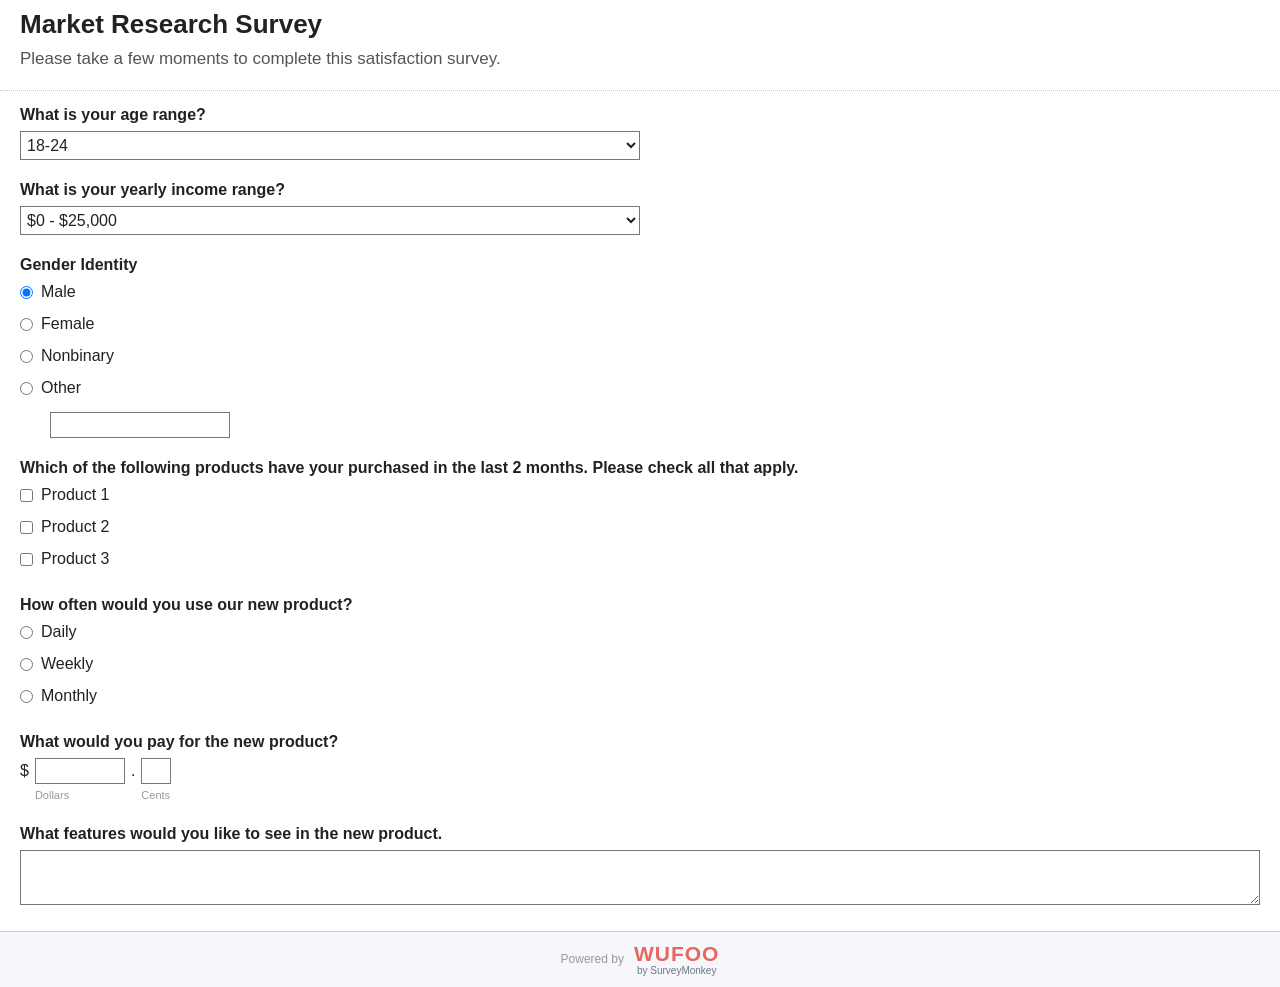
==== bai1-survey-form/index.html @ cbc2405a "add bai1: dung lai form Market Research Survey (HTML + CSS)" ====
<!DOCTYPE html>
<html lang="en">
  <head>
    <meta charset="UTF-8" />
    <meta name="viewport" content="width=device-width, initial-scale=1.0" />
    <title>Market Research Survey</title>
    <link rel="stylesheet" href="./style.css" />
  </head>
  <body>
    <!-- ============================================================
         BAI 1 - Dung lai giao dien form "Market Research Survey"
         Sinh vien: Nguyen Trung Hieu - MSV 24D192059
         ============================================================ -->
    <main class="page">
      <form class="survey" action="#" method="post">
        <!-- ---------- Dau form: tieu de + mo ta + duong ke cham ---------- -->
        <header class="survey__head">
          <h1 class="survey__title">Market Research Survey</h1>
          <p class="survey__desc">
            Please take a few moments to complete this satisfaction survey.
          </p>
        </header>

        <!-- ---------- 1. O chon (select) ---------- -->
        <div class="field">
          <label class="field__label" for="age">What is your age range?</label>
          <select class="field__select" id="age" name="age">
            <option>18-24</option>
            <option>25-34</option>
            <option>35-44</option>
            <option>45-54</option>
            <option>55+</option>
          </select>
        </div>

        <!-- ---------- 2. O chon (select) ---------- -->
        <div class="field">
          <label class="field__label" for="income">What is your yearly income range?</label>
          <select class="field__select" id="income" name="income">
            <option>$0 - $25,000</option>
            <option>$25,001 - $50,000</option>
            <option>$50,001 - $100,000</option>
            <option>$100,000+</option>
          </select>
        </div>

        <!-- ---------- 3. Nhom nut tron (radio) + o nhap "Other" ---------- -->
        <fieldset class="field">
          <legend class="field__label">Gender Identity</legend>

          <div class="choice">
            <input type="radio" id="male" name="gender" value="male" checked />
            <label for="male">Male</label>
          </div>
          <div class="choice">
            <input type="radio" id="female" name="gender" value="female" />
            <label for="female">Female</label>
          </div>
          <div class="choice">
            <input type="radio" id="nonbinary" name="gender" value="nonbinary" />
            <label for="nonbinary">Nonbinary</label>
          </div>
          <div class="choice">
            <input type="radio" id="other" name="gender" value="other" />
            <label for="other">Other</label>
          </div>

          <!-- O nhap tu do cua lua chon "Other" - nam o dong duoi, thut vao -->
          <input class="field__text field__text--other" type="text" name="gender_other" aria-label="Other" />
        </fieldset>

        <!-- ---------- 4. Nhom hop kiem (checkbox) ---------- -->
        <fieldset class="field">
          <legend class="field__label">
            Which of the following products have your purchased in the last 2 months. Please
            check all that apply.
          </legend>

          <div class="choice">
            <input type="checkbox" id="p1" name="product" value="product1" />
            <label for="p1">Product 1</label>
          </div>
          <div class="choice">
            <input type="checkbox" id="p2" name="product" value="product2" />
            <label for="p2">Product 2</label>
          </div>
          <div class="choice">
            <input type="checkbox" id="p3" name="product" value="product3" />
            <label for="p3">Product 3</label>
          </div>
        </fieldset>

        <!-- ---------- 5. Nhom nut tron (radio) ---------- -->
        <fieldset class="field">
          <legend class="field__label">How often would you use our new product?</legend>

          <div class="choice">
            <input type="radio" id="daily" name="frequency" value="daily" />
            <label for="daily">Daily</label>
          </div>
          <div class="choice">
            <input type="radio" id="weekly" name="frequency" value="weekly" />
            <label for="weekly">Weekly</label>
          </div>
          <div class="choice">
            <input type="radio" id="monthly" name="frequency" value="monthly" />
            <label for="monthly">Monthly</label>
          </div>
        </fieldset>

        <!-- ---------- 6. O nhap tien: $ [Dollars] . [Cents] ---------- -->
        <div class="field">
          <label class="field__label" for="dollars">What would you pay for the new product?</label>

          <div class="money">
            <span class="money__sign">$</span>

            <span class="money__box">
              <input id="dollars" type="text" name="dollars" inputmode="numeric" />
              <small class="money__unit">Dollars</small>
            </span>

            <span class="money__sign">.</span>

            <span class="money__box">
              <input id="cents" type="text" name="cents" inputmode="numeric" />
              <small class="money__unit">Cents</small>
            </span>
          </div>
        </div>

        <!-- ---------- 7. Vung van ban dai (textarea) ---------- -->
        <div class="field">
          <label class="field__label" for="features">
            What features would you like to see in the new product.
          </label>
          <textarea class="field__textarea" id="features" name="features" rows="2"></textarea>
        </div>
      </form>
    </main>

    <!-- ---------- Chan trang: Powered by wufoo / by SurveyMonkey ---------- -->
    <footer class="powered">
      <span class="powered__text">Powered by</span>
      <span class="powered__brand">
        <span class="powered__logo">wufoo</span>
        <small class="powered__by">by SurveyMonkey</small>
      </span>
    </footer>
  </body>
</html>
---- bai1-survey-form/style.css ----
/* ==========================================================================
   BAI 1 - Form "Market Research Survey"  (dung lai giao dien theo anh mau)
   Sinh vien: Nguyen Trung Hieu - MSV 24D192059
   ==========================================================================
   MUC LUC
   1. Reset + bien dung chung
   2. Khung trang + dau form (tieu de, mo ta, duong ke cham)
   3. Cac kieu truong nhap: label, select, radio/checkbox, o nhap tien, textarea
   4. Chan trang "Powered by wufoo"
   5. Responsive
   ========================================================================== */

/* ==========================================================================
   1. RESET + BIEN DUNG CHUNG
   ========================================================================== */
:root {
  --ink: #222222;        /* chu dam: tieu de, label */
  --text: #555555;       /* chu thuong: mo ta */
  --line: #cccccc;       /* duong ke cham / vien nhat */
  --border: #767676;     /* vien o nhap, giong kieu mac dinh cua trinh duyet */
  --muted: #999999;      /* chu nho mau xam (Dollars / Cents) */
  --brand: #e66760;      /* mau do cua logo wufoo */
  --foot-bg: #f6f7fb;    /* nen chan trang */
  --pad: 20px;           /* le trai/phai cua noi dung */
}

* { box-sizing: border-box; }

html, body { margin: 0; padding: 0; }

body {
  background: #ffffff;
  color: var(--ink);
  /* Form goc cua Wufoo dung font he Arial/Helvetica */
  font-family: Arial, Helvetica, sans-serif;
  font-size: 16px;
  line-height: 1.4;
}

/* ==========================================================================
   2. KHUNG TRANG + DAU FORM
   ========================================================================== */
.page { padding: 0 var(--pad); }

/* --- Tieu de + mo ta --- */
.survey__head {
  padding-top: 8px;
  padding-bottom: 20px;
  /* Duong ke cham chay het be ngang: keo 2 ben ra ngoai le 20px cua .page */
  margin: 0 calc(-1 * var(--pad));
  padding-inline: var(--pad);
  border-bottom: 1px dotted var(--line);
}

.survey__title {
  margin: 0 0 6px;
  font-size: 26px;
  line-height: 1.25;
  font-weight: bold;
  color: var(--ink);
}

.survey__desc {
  margin: 0;
  font-size: 17px;
  color: var(--text);
}

/* ==========================================================================
   3. CAC KIEU TRUONG NHAP
   ========================================================================== */

/* moi cau hoi la 1 khoi .field, cach nhau 24px */
.field {
  margin: 0;
  padding: 0;
  border: none;          /* fieldset mac dinh co vien -> bo di */
  margin-top: 20px;
}

/* cau hoi dau tien nam ngay duoi duong ke cham -> sat hon cac cau sau */
.survey__head + .field { margin-top: 14px; }

/* dong lua chon: dam, dam mau, cach o nhap 8px */
.field__label {
  display: block;
  margin-bottom: 6px;
  padding: 0;
  font-size: 16px;
  line-height: 1.25;
  font-weight: bold;
  color: var(--ink);
}

/* ---- O chon (select): rong bang 1/2 form, cao 29px ---- */
.field__select {
  width: 50%;
  min-width: 220px;
  height: 29px;
  padding: 0 2px;
  border: 1px solid var(--border);
  background: #ffffff;
  font-family: inherit;
  font-size: 16px;
  color: var(--ink);
}

/* ---- O nhap chu binh thuong ---- */
.field__text {
  height: 26px;
  padding: 0 6px;
  border: 1px solid var(--border);
  font-family: inherit;
  font-size: 16px;
}

/* o "Other" cua cau hoi Gender: nam duoi, thut vao cho thang voi chu */
.field__text--other {
  display: block;
  width: 180px;
  margin-top: 8px;
  margin-left: 30px;
}

/* ---- Nhom radio / checkbox ---- */
/* moi lua chon la 1 dong .choice: o tron/vuong + chu, cao 32px.
   Dong dau tien nam ngay duoi cau hoi nen keo len 5px cho khop anh mau. */
.field__label + .choice { margin-top: -5px; }

.choice {
  display: flex;
  align-items: center;
  gap: 8px;
  height: 32px;
}

.choice input {
  width: 13px;
  height: 13px;
  margin: 0;
  flex-shrink: 0;
}

.choice label {
  font-size: 16px;
  color: var(--ink);
  cursor: pointer;
}

/* ---- O nhap tien: $ [Dollars] . [Cents] ---- */
.money {
  display: flex;
  align-items: flex-start;   /* canh theo dong tren cho khop voi dau $ */
  gap: 6px;
  font-size: 16px;
}

/* dau $ va dau . */
.money__sign { line-height: 26px; }

/* 1 o nhap + nhan nho nam duoi (Dollars / Cents) */
.money__box {
  display: flex;
  flex-direction: column;
  align-items: flex-start;
  gap: 4px;
}

.money__box input {
  height: 26px;
  padding: 0 6px;
  border: 1px solid var(--border);
  font-family: inherit;
  font-size: 16px;
}

/* o dau (Dollars) rong, o sau (Cents) hep.
   Luu y: phai dung nth-of-type vi the <span> dau tien trong .money
   la dau "$" (khong co class money__box) -> first-of-type se khong khop. */
.money__box:nth-of-type(2) input { width: 90px; }
.money__box:nth-of-type(4) input { width: 30px; padding: 0 2px; }

.money__unit {
  font-size: 11px;
  color: var(--muted);
}

/* ---- Vung van ban dai ---- */
.field__textarea {
  display: block;
  width: 100%;
  height: 55px;
  padding: 6px;
  border: 1px solid var(--border);
  font-family: inherit;
  font-size: 16px;
  resize: vertical;
}

/* ==========================================================================
   4. CHAN TRANG "Powered by wufoo"
   ========================================================================== */
.powered {
  display: flex;
  align-items: center;
  justify-content: center;
  gap: 10px;
  height: 56px;
  margin-top: 26px;
  border-top: 1px solid var(--line);
  background: var(--foot-bg);
  color: var(--muted);
  font-size: 12px;
}

.powered__brand {
  display: flex;
  flex-direction: column;
  align-items: center;
  line-height: 1.1;
}

/* logo wufoo: chu dam mau do (khong co file anh nen ve bang chu) */
.powered__logo {
  color: var(--brand);
  font-size: 21px;
  font-weight: 800;
  letter-spacing: 1px;
  text-transform: uppercase;
}

.powered__by {
  font-size: 10px;
  color: #6b787f;
}

/* ==========================================================================
   5. RESPONSIVE - man hinh nho thi o chon rong theo man hinh
   ========================================================================== */
@media (max-width: 600px) {
  .field__select { width: 100%; }
  .field__text--other { margin-left: 0; }
  .survey__title { font-size: 20px; }
  .survey__desc { font-size: 16px; }
}
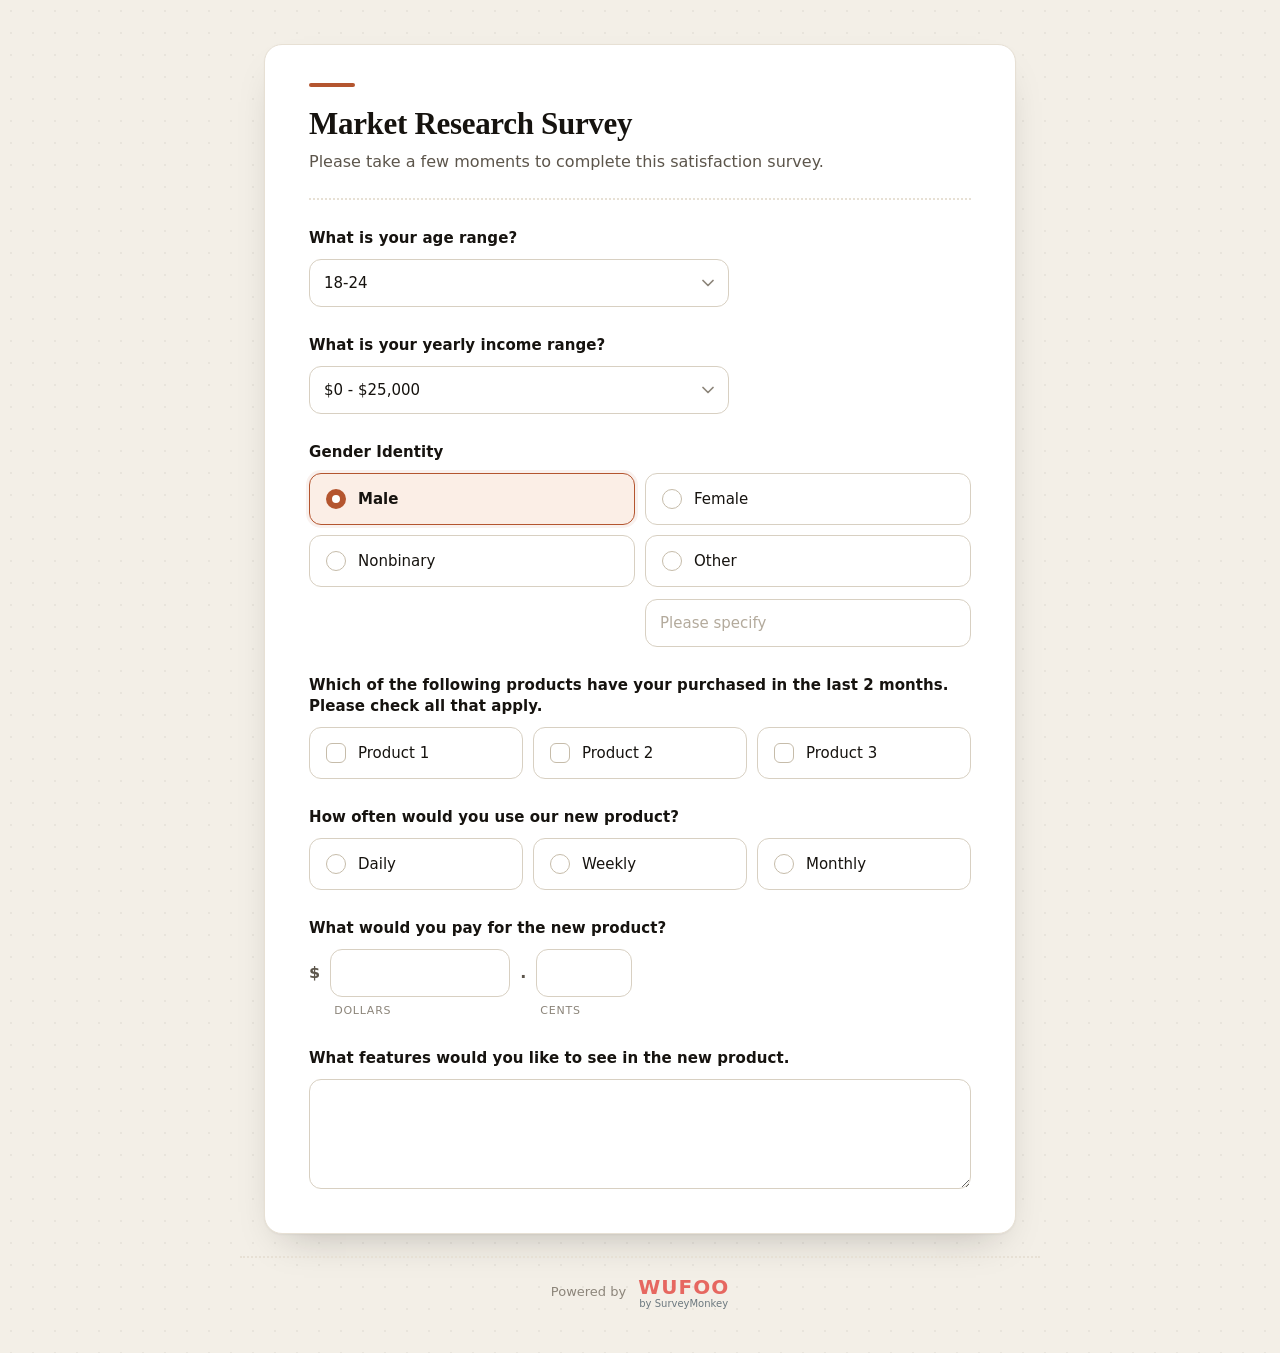
==== commit 6e93287e: "bai1: lam lai giao dien form Market Research Survey (giu nguyen cau truc chuc nang)" ====
--- a/bai1-survey-form/index.html
+++ b/bai1-survey-form/index.html
@@ -4,12 +4,14 @@
     <meta charset="UTF-8" />
     <meta name="viewport" content="width=device-width, initial-scale=1.0" />
     <title>Market Research Survey</title>
-    <link rel="stylesheet" href="./style.css" />
+    <link rel="stylesheet" href="./style.css?v=2" />
   </head>
   <body>
     <!-- ============================================================
          BAI 1 - Dung lai giao dien form "Market Research Survey"
          Sinh vien: Nguyen Trung Hieu - MSV 24D192059
+         Ghi chu: toan bo truong nhap (name/value/type) giu nguyen,
+                  chi lam lai phan trinh bay cho de nhin hon.
          ============================================================ -->
     <main class="page">
       <form class="survey" action="#" method="post">
@@ -48,25 +50,33 @@
         <fieldset class="field">
           <legend class="field__label">Gender Identity</legend>
 
-          <div class="choice">
-            <input type="radio" id="male" name="gender" value="male" checked />
-            <label for="male">Male</label>
-          </div>
-          <div class="choice">
-            <input type="radio" id="female" name="gender" value="female" />
-            <label for="female">Female</label>
-          </div>
-          <div class="choice">
-            <input type="radio" id="nonbinary" name="gender" value="nonbinary" />
-            <label for="nonbinary">Nonbinary</label>
-          </div>
-          <div class="choice">
-            <input type="radio" id="other" name="gender" value="other" />
-            <label for="other">Other</label>
+          <div class="choices choices--two">
+            <div class="choice">
+              <input type="radio" id="male" name="gender" value="male" checked />
+              <label for="male">Male</label>
+            </div>
+            <div class="choice">
+              <input type="radio" id="female" name="gender" value="female" />
+              <label for="female">Female</label>
+            </div>
+            <div class="choice">
+              <input type="radio" id="nonbinary" name="gender" value="nonbinary" />
+              <label for="nonbinary">Nonbinary</label>
+            </div>
+            <div class="choice">
+              <input type="radio" id="other" name="gender" value="other" />
+              <label for="other">Other</label>
+            </div>
           </div>
 
           <!-- O nhap tu do cua lua chon "Other" - nam o dong duoi, thut vao -->
-          <input class="field__text field__text--other" type="text" name="gender_other" aria-label="Other" />
+          <input
+            class="field__text field__text--other"
+            type="text"
+            name="gender_other"
+            aria-label="Other"
+            placeholder="Please specify"
+          />
         </fieldset>
 
         <!-- ---------- 4. Nhom hop kiem (checkbox) ---------- -->
@@ -76,17 +86,19 @@
             check all that apply.
           </legend>
 
-          <div class="choice">
-            <input type="checkbox" id="p1" name="product" value="product1" />
-            <label for="p1">Product 1</label>
-          </div>
-          <div class="choice">
-            <input type="checkbox" id="p2" name="product" value="product2" />
-            <label for="p2">Product 2</label>
-          </div>
-          <div class="choice">
-            <input type="checkbox" id="p3" name="product" value="product3" />
-            <label for="p3">Product 3</label>
+          <div class="choices">
+            <div class="choice">
+              <input type="checkbox" id="p1" name="product" value="product1" />
+              <label for="p1">Product 1</label>
+            </div>
+            <div class="choice">
+              <input type="checkbox" id="p2" name="product" value="product2" />
+              <label for="p2">Product 2</label>
+            </div>
+            <div class="choice">
+              <input type="checkbox" id="p3" name="product" value="product3" />
+              <label for="p3">Product 3</label>
+            </div>
           </div>
         </fieldset>
 
@@ -94,17 +106,19 @@
         <fieldset class="field">
           <legend class="field__label">How often would you use our new product?</legend>
 
-          <div class="choice">
-            <input type="radio" id="daily" name="frequency" value="daily" />
-            <label for="daily">Daily</label>
-          </div>
-          <div class="choice">
-            <input type="radio" id="weekly" name="frequency" value="weekly" />
-            <label for="weekly">Weekly</label>
-          </div>
-          <div class="choice">
-            <input type="radio" id="monthly" name="frequency" value="monthly" />
-            <label for="monthly">Monthly</label>
+          <div class="choices choices--three">
+            <div class="choice">
+              <input type="radio" id="daily" name="frequency" value="daily" />
+              <label for="daily">Daily</label>
+            </div>
+            <div class="choice">
+              <input type="radio" id="weekly" name="frequency" value="weekly" />
+              <label for="weekly">Weekly</label>
+            </div>
+            <div class="choice">
+              <input type="radio" id="monthly" name="frequency" value="monthly" />
+              <label for="monthly">Monthly</label>
+            </div>
           </div>
         </fieldset>
 
@@ -115,14 +129,14 @@
           <div class="money">
             <span class="money__sign">$</span>
 
-            <span class="money__box">
+            <span class="money__box money__box--dollars">
               <input id="dollars" type="text" name="dollars" inputmode="numeric" />
               <small class="money__unit">Dollars</small>
             </span>
 
             <span class="money__sign">.</span>
 
-            <span class="money__box">
+            <span class="money__box money__box--cents">
               <input id="cents" type="text" name="cents" inputmode="numeric" />
               <small class="money__unit">Cents</small>
             </span>
--- a/bai1-survey-form/style.css
+++ b/bai1-survey-form/style.css
@@ -1,68 +1,106 @@
 /* ==========================================================================
-   BAI 1 - Form "Market Research Survey"  (dung lai giao dien theo anh mau)
+   BAI 1 - Form "Market Research Survey"  (lam lai giao dien cho de nhin hon)
    Sinh vien: Nguyen Trung Hieu - MSV 24D192059
    ==========================================================================
    MUC LUC
-   1. Reset + bien dung chung
-   2. Khung trang + dau form (tieu de, mo ta, duong ke cham)
-   3. Cac kieu truong nhap: label, select, radio/checkbox, o nhap tien, textarea
+   1. Bien dung chung + reset + nen giay
+   2. Khung trang (card) + dau form
+   3. Cac kieu truong nhap: label, select, radio/checkbox, tien, textarea
    4. Chan trang "Powered by wufoo"
    5. Responsive
    ========================================================================== */
 
 /* ==========================================================================
-   1. RESET + BIEN DUNG CHUNG
+   1. BIEN DUNG CHUNG + RESET + NEN GIAY
    ========================================================================== */
 :root {
-  --ink: #222222;        /* chu dam: tieu de, label */
-  --text: #555555;       /* chu thuong: mo ta */
-  --line: #cccccc;       /* duong ke cham / vien nhat */
-  --border: #767676;     /* vien o nhap, giong kieu mac dinh cua trinh duyet */
-  --muted: #999999;      /* chu nho mau xam (Dollars / Cents) */
-  --brand: #e66760;      /* mau do cua logo wufoo */
-  --foot-bg: #f6f7fb;    /* nen chan trang */
-  --pad: 20px;           /* le trai/phai cua noi dung */
-}
-
-* { box-sizing: border-box; }
-
-html, body { margin: 0; padding: 0; }
-
+  --paper: #f3efe7;        /* nen giay am */
+  --card: #ffffff;         /* nen card trang */
+  --ink: #16130f;          /* chu dam: tieu de, label */
+  --text: #5c554b;         /* chu thuong: mo ta */
+  --muted: #8c857a;        /* chu nho mau xam (Dollars / Cents) */
+  --line: #e7e0d4;         /* duong ke cham / vien nhat */
+  --border: #d8d0c2;       /* vien o nhap */
+  --border-hover: #c2b8a6;
+  --accent: #b4552f;       /* mau nhan: trang thai chon, focus */
+  --accent-soft: #fbeee6;  /* nen nhat cua mau nhan */
+  --brand: #e66760;        /* mau do cua logo wufoo */
+  --radius: 18px;
+  --radius-sm: 12px;
+  --shadow: 0 1px 2px rgba(22, 19, 15, 0.04), 0 18px 40px -20px rgba(22, 19, 15, 0.28);
+}
+
+* {
+  box-sizing: border-box;
+}
+
+html,
 body {
-  background: #ffffff;
-  color: var(--ink);
-  /* Form goc cua Wufoo dung font he Arial/Helvetica */
-  font-family: Arial, Helvetica, sans-serif;
+  margin: 0;
+  padding: 0;
+}
+
+body {
+  /* nen "giay am" + hoa tiet cham mo cho co chat lieu */
+  background-color: var(--paper);
+  background-image: radial-gradient(rgba(22, 19, 15, 0.05) 1px, transparent 1px);
+  background-size: 22px 22px;
+  color: var(--ink);
+  font-family: system-ui, -apple-system, "Segoe UI", Roboto, Arial, sans-serif;
   font-size: 16px;
-  line-height: 1.4;
-}
-
-/* ==========================================================================
-   2. KHUNG TRANG + DAU FORM
-   ========================================================================== */
-.page { padding: 0 var(--pad); }
+  line-height: 1.5;
+  -webkit-font-smoothing: antialiased;
+}
+
+/* ==========================================================================
+   2. KHUNG TRANG (CARD) + DAU FORM
+   ========================================================================== */
+.page {
+  max-width: 800px;
+  margin: 0 auto;
+  padding: 44px 24px 0;
+}
+
+.survey {
+  padding: 38px 44px 44px;
+  border: 1px solid var(--line);
+  border-radius: var(--radius);
+  background: var(--card);
+  box-shadow: var(--shadow);
+}
 
 /* --- Tieu de + mo ta --- */
 .survey__head {
-  padding-top: 8px;
-  padding-bottom: 20px;
-  /* Duong ke cham chay het be ngang: keo 2 ben ra ngoai le 20px cua .page */
-  margin: 0 calc(-1 * var(--pad));
-  padding-inline: var(--pad);
-  border-bottom: 1px dotted var(--line);
+  padding-bottom: 24px;
+  margin-bottom: 28px;
+  border-bottom: 2px dotted var(--line);
+}
+
+/* vach nhan ngan phia tren tieu de */
+.survey__head::before {
+  content: "";
+  display: block;
+  width: 46px;
+  height: 4px;
+  margin-bottom: 18px;
+  border-radius: 999px;
+  background: var(--accent);
 }
 
 .survey__title {
-  margin: 0 0 6px;
-  font-size: 26px;
-  line-height: 1.25;
-  font-weight: bold;
+  margin: 0 0 8px;
+  font-family: Georgia, "Times New Roman", serif;
+  font-size: 31px;
+  line-height: 1.2;
+  font-weight: 700;
+  letter-spacing: -0.01em;
   color: var(--ink);
 }
 
 .survey__desc {
   margin: 0;
-  font-size: 17px;
+  max-width: 60ch;
+  font-size: 16px;
   color: var(--text);
 }
 
@@ -70,118 +108,230 @@
    3. CAC KIEU TRUONG NHAP
    ========================================================================== */
 
-/* moi cau hoi la 1 khoi .field, cach nhau 24px */
+/* moi cau hoi la 1 khoi .field, cach nhau 28px */
 .field {
+  min-width: 0;
   margin: 0;
   padding: 0;
-  border: none;          /* fieldset mac dinh co vien -> bo di */
-  margin-top: 20px;
-}
-
-/* cau hoi dau tien nam ngay duoi duong ke cham -> sat hon cac cau sau */
-.survey__head + .field { margin-top: 14px; }
-
-/* dong lua chon: dam, dam mau, cach o nhap 8px */
+  border: none;
+}
+
+.field + .field {
+  margin-top: 28px;
+}
+
+/* dong cau hoi: dam, cach o nhap 10px */
 .field__label {
   display: block;
-  margin-bottom: 6px;
+  margin-bottom: 10px;
   padding: 0;
-  font-size: 16px;
-  line-height: 1.25;
-  font-weight: bold;
-  color: var(--ink);
-}
-
-/* ---- O chon (select): rong bang 1/2 form, cao 29px ---- */
+  font-size: 15px;
+  line-height: 1.4;
+  font-weight: 700;
+  letter-spacing: 0.005em;
+  color: var(--ink);
+}
+
+/* ---- O chon (select) ---- */
 .field__select {
-  width: 50%;
-  min-width: 220px;
-  height: 29px;
-  padding: 0 2px;
-  border: 1px solid var(--border);
-  background: #ffffff;
+  width: 100%;
+  max-width: 420px;
+  height: 48px;
+  padding: 0 44px 0 14px;
+  border: 1.5px solid var(--border);
+  border-radius: var(--radius-sm);
+  background: #fff
+    url("data:image/svg+xml;utf8,<svg xmlns='http://www.w3.org/2000/svg' width='12' height='8' viewBox='0 0 12 8' fill='none'><path d='M1 1.5 6 6.5l5-5' stroke='%238c857a' stroke-width='1.7' stroke-linecap='round' stroke-linejoin='round'/></svg>")
+    no-repeat right 14px center;
   font-family: inherit;
-  font-size: 16px;
-  color: var(--ink);
+  font-size: 15px;
+  color: var(--ink);
+  cursor: pointer;
+  appearance: none;
+  -webkit-appearance: none;
+  transition: border-color 0.15s, box-shadow 0.15s;
+}
+
+.field__select:hover {
+  border-color: var(--border-hover);
+}
+
+.field__select:focus {
+  outline: none;
+  border-color: var(--accent);
+  box-shadow: 0 0 0 4px var(--accent-soft);
 }
 
 /* ---- O nhap chu binh thuong ---- */
 .field__text {
-  height: 26px;
-  padding: 0 6px;
-  border: 1px solid var(--border);
+  height: 48px;
+  padding: 0 14px;
+  border: 1.5px solid var(--border);
+  border-radius: var(--radius-sm);
+  background: #fff;
   font-family: inherit;
-  font-size: 16px;
-}
-
-/* o "Other" cua cau hoi Gender: nam duoi, thut vao cho thang voi chu */
+  font-size: 15px;
+  color: var(--ink);
+  transition: border-color 0.15s, box-shadow 0.15s;
+}
+
+.field__text::placeholder {
+  color: #b3aa9c;
+}
+
+/* o "Other" cua cau hoi Gender: nam ngay duoi the "Other" (cot thu 2
+   cua luoi 2 cot, gap 10px) de nhin la biet thuoc lua chon nao */
 .field__text--other {
   display: block;
-  width: 180px;
-  margin-top: 8px;
-  margin-left: 30px;
-}
-
-/* ---- Nhom radio / checkbox ---- */
-/* moi lua chon la 1 dong .choice: o tron/vuong + chu, cao 32px.
-   Dong dau tien nam ngay duoi cau hoi nen keo len 5px cho khop anh mau. */
-.field__label + .choice { margin-top: -5px; }
+  width: calc(50% - 5px);
+  margin-top: 12px;
+  margin-left: calc(50% + 5px);
+}
+
+/* ---- Nhom radio / checkbox: moi lua chon la 1 "the" bam duoc ---- */
+.choices {
+  display: grid;
+  grid-template-columns: repeat(auto-fit, minmax(190px, 1fr));
+  gap: 10px;
+}
+
+/* nhom chi co 4 lua chon ngan thi chia 2 cot -> luoi 2x2 can doi */
+.choices--two {
+  grid-template-columns: repeat(2, 1fr);
+}
+
+/* nhom chi co 3 lua chon ngan thi chia 3 cot cho gon */
+.choices--three {
+  grid-template-columns: repeat(auto-fit, minmax(150px, 1fr));
+}
 
 .choice {
   display: flex;
   align-items: center;
-  gap: 8px;
-  height: 32px;
-}
-
-.choice input {
-  width: 13px;
-  height: 13px;
+  gap: 12px;
+  min-height: 52px;
+  padding: 12px 16px;
+  border: 1.5px solid var(--border);
+  border-radius: var(--radius-sm);
+  background: #fff;
+  cursor: pointer;
+  transition: border-color 0.15s, box-shadow 0.15s, background 0.15s;
+}
+
+.choice:hover {
+  border-color: var(--border-hover);
+  box-shadow: 0 3px 12px rgba(22, 19, 15, 0.07);
+}
+
+/* lua chon dang duoc chon: doi vien + nen nhat */
+.choice:has(input:checked) {
+  border-color: var(--accent);
+  background: var(--accent-soft);
+  box-shadow: 0 0 0 3px rgba(180, 85, 47, 0.08);
+}
+
+/* vien bao quanh khi di chuyen bang ban phim */
+.choice:focus-within {
+  border-color: var(--accent);
+  box-shadow: 0 0 0 3px rgba(180, 85, 47, 0.12);
+}
+
+/* --- O tron / o vuong ve lai bang CSS (to hon, de bam hon) --- */
+.choice input[type="radio"],
+.choice input[type="checkbox"] {
+  flex: 0 0 auto;
+  width: 20px;
+  height: 20px;
   margin: 0;
-  flex-shrink: 0;
+  border: 1.5px solid #c6bcaa;
+  background: #fff;
+  cursor: pointer;
+  appearance: none;
+  -webkit-appearance: none;
+  transition: border-color 0.15s, background 0.15s;
+}
+
+.choice input[type="radio"] {
+  border-radius: 50%;
+}
+
+.choice input[type="checkbox"] {
+  border-radius: 6px;
+}
+
+/* nut tron khi chon: vien day len tao thanh 1 cham tron */
+.choice input[type="radio"]:checked {
+  border: 6px solid var(--accent);
+}
+
+/* hop kiem khi chon: nen dam + dau tick trang */
+.choice input[type="checkbox"]:checked {
+  border-color: var(--accent);
+  background: var(--accent)
+    url("data:image/svg+xml;utf8,<svg xmlns='http://www.w3.org/2000/svg' width='12' height='10' viewBox='0 0 12 10' fill='none'><path d='M1 5.2 4.3 8.5 11 1.5' stroke='white' stroke-width='2' stroke-linecap='round' stroke-linejoin='round'/></svg>")
+    center / 12px no-repeat;
 }
 
 .choice label {
-  font-size: 16px;
+  font-size: 15px;
+  line-height: 1.35;
   color: var(--ink);
   cursor: pointer;
+}
+
+.choice:has(input:checked) label {
+  font-weight: 700;
 }
 
 /* ---- O nhap tien: $ [Dollars] . [Cents] ---- */
 .money {
   display: flex;
-  align-items: flex-start;   /* canh theo dong tren cho khop voi dau $ */
-  gap: 6px;
+  align-items: flex-start;
+  gap: 10px;
+}
+
+/* dau $ va dau . : cao bang o nhap de thang hang voi o nhap */
+.money__sign {
+  display: flex;
+  align-items: center;
+  height: 48px;
   font-size: 16px;
-}
-
-/* dau $ va dau . */
-.money__sign { line-height: 26px; }
+  font-weight: 600;
+  color: var(--text);
+}
 
 /* 1 o nhap + nhan nho nam duoi (Dollars / Cents) */
 .money__box {
   display: flex;
   flex-direction: column;
-  align-items: flex-start;
-  gap: 4px;
+  gap: 6px;
 }
 
 .money__box input {
-  height: 26px;
-  padding: 0 6px;
-  border: 1px solid var(--border);
+  height: 48px;
+  padding: 0 14px;
+  border: 1.5px solid var(--border);
+  border-radius: var(--radius-sm);
+  background: #fff;
   font-family: inherit;
-  font-size: 16px;
-}
-
-/* o dau (Dollars) rong, o sau (Cents) hep.
-   Luu y: phai dung nth-of-type vi the <span> dau tien trong .money
-   la dau "$" (khong co class money__box) -> first-of-type se khong khop. */
-.money__box:nth-of-type(2) input { width: 90px; }
-.money__box:nth-of-type(4) input { width: 30px; padding: 0 2px; }
+  font-size: 15px;
+  color: var(--ink);
+  transition: border-color 0.15s, box-shadow 0.15s;
+}
+
+.money__box--dollars input {
+  width: 180px;
+}
+
+.money__box--cents input {
+  width: 96px;
+}
 
 .money__unit {
+  padding-left: 4px;
   font-size: 11px;
+  letter-spacing: 0.07em;
+  text-transform: uppercase;
   color: var(--muted);
 }
 
@@ -189,12 +339,26 @@
 .field__textarea {
   display: block;
   width: 100%;
-  height: 55px;
-  padding: 6px;
-  border: 1px solid var(--border);
+  min-height: 110px;
+  padding: 14px;
+  border: 1.5px solid var(--border);
+  border-radius: var(--radius-sm);
+  background: #fff;
   font-family: inherit;
-  font-size: 16px;
+  font-size: 15px;
+  line-height: 1.6;
+  color: var(--ink);
   resize: vertical;
+  transition: border-color 0.15s, box-shadow 0.15s;
+}
+
+/* ---- Trang thai focus dung chung cho moi o nhap ---- */
+.field__text:focus,
+.money__box input:focus,
+.field__textarea:focus {
+  outline: none;
+  border-color: var(--accent);
+  box-shadow: 0 0 0 4px var(--accent-soft);
 }
 
 /* ==========================================================================
@@ -204,13 +368,13 @@
   display: flex;
   align-items: center;
   justify-content: center;
-  gap: 10px;
-  height: 56px;
-  margin-top: 26px;
-  border-top: 1px solid var(--line);
-  background: var(--foot-bg);
+  gap: 12px;
+  max-width: 800px;
+  margin: 22px auto 44px;
+  padding: 18px 24px 0;
+  border-top: 2px dotted var(--line);
   color: var(--muted);
-  font-size: 12px;
+  font-size: 13px;
 }
 
 .powered__brand {
@@ -223,7 +387,7 @@
 /* logo wufoo: chu dam mau do (khong co file anh nen ve bang chu) */
 .powered__logo {
   color: var(--brand);
-  font-size: 21px;
+  font-size: 20px;
   font-weight: 800;
   letter-spacing: 1px;
   text-transform: uppercase;
@@ -235,11 +399,55 @@
 }
 
 /* ==========================================================================
-   5. RESPONSIVE - man hinh nho thi o chon rong theo man hinh
-   ========================================================================== */
-@media (max-width: 600px) {
-  .field__select { width: 100%; }
-  .field__text--other { margin-left: 0; }
-  .survey__title { font-size: 20px; }
-  .survey__desc { font-size: 16px; }
-}
+   5. RESPONSIVE
+   ========================================================================== */
+@media (max-width: 640px) {
+  .page {
+    padding: 20px 14px 0;
+  }
+
+  .survey {
+    padding: 26px 20px 30px;
+    border-radius: 16px;
+  }
+
+  .survey__title {
+    font-size: 23px;
+  }
+
+  .survey__desc {
+    font-size: 15px;
+  }
+
+  /* man hinh nho: moi lua chon 1 dong cho de doc */
+  .choices,
+  .choices--two,
+  .choices--three {
+    grid-template-columns: 1fr;
+  }
+
+  .field__select {
+    max-width: 100%;
+  }
+
+  .field__text--other {
+    width: 100%;
+    margin-left: 0;
+  }
+
+  .money {
+    gap: 8px;
+  }
+
+  .money__box--dollars input {
+    width: 132px;
+  }
+
+  .money__box--cents input {
+    width: 80px;
+  }
+
+  .powered {
+    padding-inline: 14px;
+  }
+}
